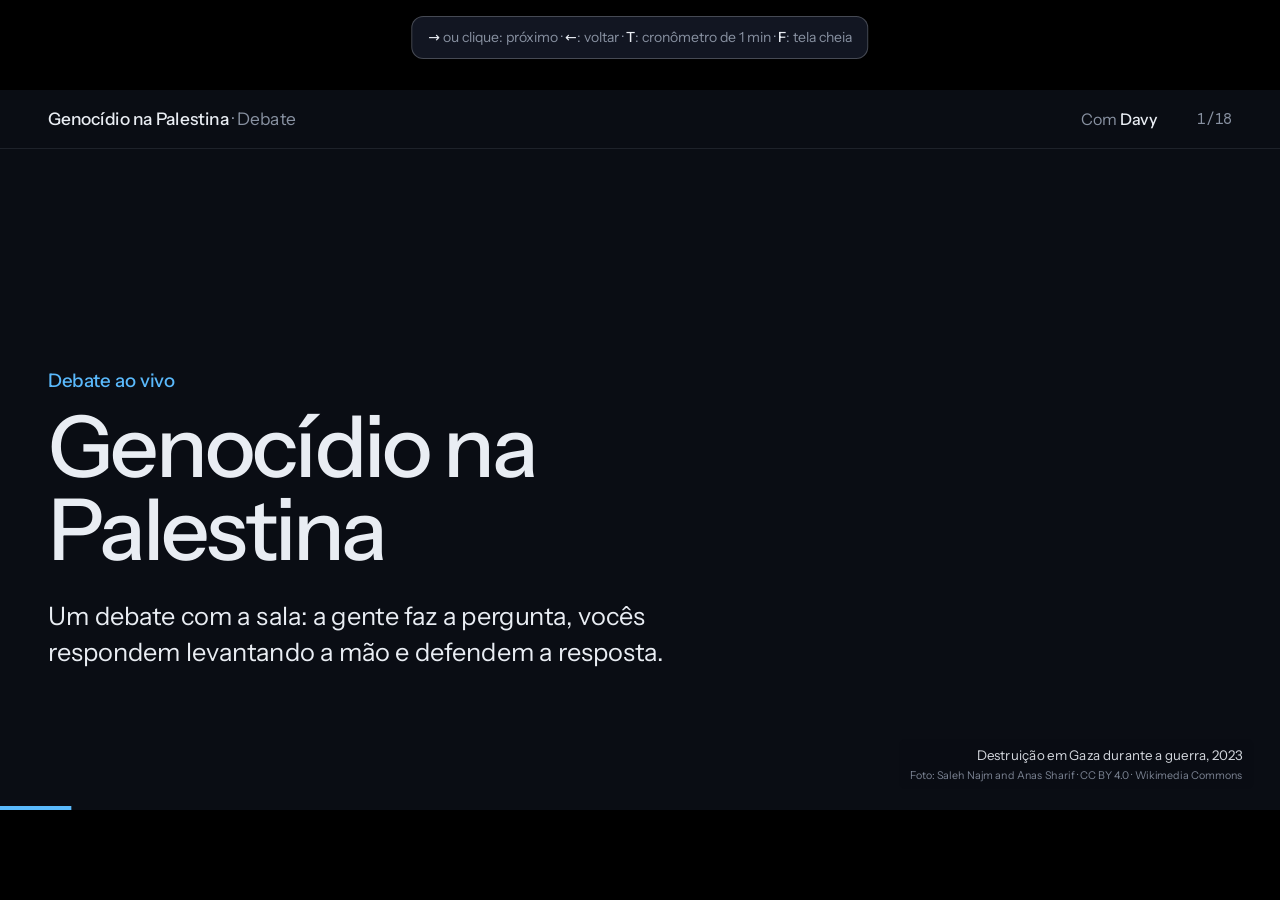
==== apresentacao.html @ 1b776ff7 "Plano B sem celular: versão só slides com fotos - apresentacao.html: mesmos slides, sem QR Code, per" ====
<!DOCTYPE html>
<html lang="pt-BR">
<head>
<meta charset="utf-8">
<meta name="viewport" content="width=device-width, initial-scale=1">
<meta name="theme-color" content="#0a0d14">
<title>Apresentação · Genocídio na Palestina</title>
<link rel="stylesheet" href="css/base.css">
<style>
  /* Versão sem celular: só slides, com fotos. Funciona com teclado, clique ou toque. */
  html, body { height: 100%; overflow: hidden; background: #000; }
  #wrap { position: fixed; inset: 0; overflow: hidden; }
  #stage { width: 1920px; height: 1080px; position: absolute; left: 50%; top: 50%; overflow: hidden; transform-origin: center center; transform: translate(-50%, -50%) scale(.5); background: var(--bg); }

  #top { position: absolute; left: 0; right: 0; top: 0; height: 88px; display: flex; align-items: center; gap: 24px; padding: 0 72px; border-bottom: 1px solid var(--line); background: var(--bg); z-index: 2; }
  #top .show { font-family: var(--head); font-weight: 500; font-size: 26px; letter-spacing: -.01em; }
  #top .show span { color: var(--muted); font-weight: 400; }
  #top .sp { flex: 1; }
  #top .who { color: var(--muted); font-size: 24px; }
  #top .who b { color: var(--text); font-weight: 500; }
  #top .count { font-family: var(--font-mono); color: var(--muted); font-size: 22px; min-width: 88px; text-align: right; }
  #bar { position: absolute; left: 0; bottom: 0; height: 6px; background: var(--action); transition: width 400ms var(--ease); z-index: 2; }

  #slide { position: absolute; left: 0; right: 0; top: 88px; bottom: 0; }
  .content { position: absolute; left: 72px; top: 0; bottom: 0; right: 72px; padding: 64px 0 56px; display: flex; flex-direction: column; z-index: 1; }
  .kicker { font-family: var(--head); color: var(--action); font-weight: 500; font-size: 28px; letter-spacing: -.005em; }
  h1 { font-size: 84px; line-height: 1.04; margin: 16px 0 40px; letter-spacing: var(--display-tracking); }
  .body { font-size: 30px; line-height: 1.45; flex: 1; min-height: 0; }

  /* foto do lado (slides de conteúdo) */
  .side .content { right: 736px; }
  .side .ph { position: absolute; right: 72px; top: 64px; bottom: 56px; width: 616px; display: flex; flex-direction: column; gap: 14px; }
  .side .ph .img { flex: 1; min-height: 0; border-radius: var(--r-lg); overflow: hidden; background: var(--panel); border: 1px solid var(--line); }
  .side .ph img { width: 100%; height: 100%; object-fit: cover; display: block; }
  .side .ph.map .img { background: #cfe8f7; }
  .side .ph.map img { object-fit: contain; }
  .ph figcaption { font-size: 22px; line-height: 1.4; color: var(--text); opacity: .9; }
  .ph figcaption small { display: block; color: var(--muted); font-size: 17px; margin-top: 4px; }
  .side h1 { font-size: 72px; }
  .side .cards.c4 { grid-template-columns: repeat(2, 1fr); }
  .side .cards.c5 { grid-template-columns: repeat(3, 1fr); }

  /* foto grande (capa, pergunta central e rodadas) */
  .hero .ph { position: absolute; right: 0; top: 0; bottom: 0; width: 52%; margin: 0; }
  .hero .ph img { width: 100%; height: 100%; object-fit: cover; display: block; }
  .hero .ph::before { content: ''; position: absolute; inset: 0; background: linear-gradient(90deg, var(--bg) 0%, rgba(10,13,20,.7) 22%, rgba(10,13,20,0) 55%); z-index: 1; }
  .hero .ph figcaption { position: absolute; right: 40px; bottom: 32px; max-width: 640px; text-align: right; z-index: 1; background: rgba(10,13,20,.72); padding: 10px 16px; border-radius: var(--r-sm); font-size: 20px; }
  .hero .ph figcaption small { font-size: 16px; }
  .hero .content { right: 46%; }
  .hero h1 { font-size: 92px; }
  .hero.cover h1 { font-size: 128px; line-height: .98; letter-spacing: -.036em; }

  .lead { font-size: 38px; color: var(--text); line-height: 1.4; margin: 0 0 24px; }
  .rule { margin-top: 32px; font-size: 30px; padding: 20px 28px; border-left: 4px solid var(--action); background: var(--panel); border-radius: 0 var(--r-md) var(--r-md) 0; line-height: 1.4; }
  .note { margin-top: 24px; font-size: 24px; color: var(--muted); line-height: 1.45; }
  .src { color: var(--muted); font-size: 22px; margin: 12px 0 28px; }
  .cards { display: grid; gap: 24px; }
  .cards.c2 { grid-template-columns: repeat(2, 1fr); }
  .cards.c3 { grid-template-columns: repeat(3, 1fr); }
  .cards.c4 { grid-template-columns: repeat(4, 1fr); }
  .cards.c5 { grid-template-columns: repeat(5, 1fr); }
  .card { background: var(--panel); border: 1px solid var(--line); border-radius: var(--r-lg); padding: 28px; }
  .card h3 { margin: 8px 0 10px; font-size: 30px; line-height: 1.15; }
  .card p { margin: 0; color: var(--text); opacity: .86; font-size: 24px; line-height: 1.42; }
  .card .big { font-family: var(--font-mono); font-size: 28px; color: var(--action); }
  .card.stat .num { font-family: var(--head); font-weight: 500; font-size: 60px; white-space: nowrap; letter-spacing: -.03em; line-height: 1; font-variant-numeric: tabular-nums; }
  .cards.small .card { padding: 18px; }
  .cards.small .card b { font-family: var(--font-mono); font-weight: 500; font-size: 30px; color: var(--action); display: block; margin-bottom: 6px; }
  .cards.small .card p { font-size: 23px; }
  blockquote { margin: 0; font-size: 38px; line-height: 1.3; font-family: var(--head); font-weight: 500; letter-spacing: -.015em; padding-left: 32px; border-left: 4px solid var(--action); }
  .timeline { list-style: none; padding: 0; margin: 0; display: grid; }
  .timeline li { display: grid; grid-template-columns: 140px 1fr; gap: 28px; align-items: baseline; padding: 12px 0; border-bottom: 1px solid var(--line); }
  .timeline li:first-child { border-top: 1px solid var(--line); }
  .timeline b { font-family: var(--font-mono); font-weight: 500; font-size: 30px; color: var(--action); }
  .timeline span { font-size: 27px; color: var(--text); }
  .points { margin: 0; padding: 0; list-style: none; display: grid; gap: 14px; }
  .points li { font-size: 27px; padding: 16px 24px; background: var(--panel); border: 1px solid var(--line); border-radius: var(--r-md); line-height: 1.4; }
  .points li b { font-weight: 600; }
  .sources { margin-top: 28px; font-size: 21px; color: var(--muted); line-height: 1.55; }

  /* pergunta: a sala responde levantando a mão */
  .opts { display: grid; gap: 14px; margin: 8px 0 0; }
  .opt { display: flex; align-items: center; gap: 24px; background: var(--panel); border: 1px solid var(--line-strong); border-radius: var(--r-md); padding: 18px 28px; font-size: 38px; font-weight: 500; }
  .opt b { font-family: var(--font-mono); font-weight: 500; color: var(--action); font-size: 30px; width: 40px; }
  .hand { font-size: 30px; color: var(--muted); margin: 0 0 18px; }
  .hand strong { color: var(--text); font-weight: 600; }
  .steps { display: flex; gap: 10px; flex-wrap: wrap; margin-top: 28px; }
  .steps span { font-size: 22px; color: var(--muted); background: var(--bg2); border: 1px solid var(--line); border-radius: var(--r-sm); padding: 8px 14px; }
  .steps span i { font-style: normal; font-family: var(--font-mono); color: var(--action); margin-right: 8px; }
  .center .content { justify-content: center; }
  .center h1 { font-size: 104px; max-width: 1500px; }
  .center .opts { max-width: 1100px; }

  .credits { display: grid; grid-template-columns: 1fr 1fr; gap: 12px 48px; font-size: 19px; line-height: 1.45; color: var(--muted); }
  .credits b { color: var(--text); font-weight: 500; }

  /* entrada do slide */
  #slide.enter .content > * { animation: s-in 520ms var(--ease-enter) both; }
  #slide.enter .content > :nth-child(2) { animation-delay: 60ms; }
  #slide.enter .content > :nth-child(3) { animation-delay: 140ms; }
  #slide.enter .ph { animation: s-fade 700ms var(--ease-enter) both; }
  @keyframes s-in { from { transform: translateY(18px); opacity: 0; } }
  @keyframes s-fade { from { opacity: 0; } }
  @media (prefers-reduced-motion: reduce) { #slide.enter * { animation: none !important; } }

  /* cronômetro (tecla T) */
  #timer { position: absolute; left: 72px; bottom: 40px; z-index: 4; display: none; align-items: center; gap: 16px; background: var(--live); color: #fff; border-radius: var(--r-md); padding: 12px 28px; box-shadow: 0 18px 40px rgba(0,0,0,.5); }
  #timer.on { display: flex; }
  #timer .t { font-family: var(--font-mono); font-size: 64px; font-weight: 500; line-height: 1; }
  #timer .l { font-size: 22px; opacity: .9; }
  #timer.done { background: var(--text); color: var(--bg); }

  /* controles (aparecem quando mexe o mouse) */
  #ctl { position: fixed; right: 16px; bottom: 16px; z-index: 10; display: flex; gap: 8px; opacity: 0; transition: opacity 200ms var(--ease); }
  #ctl.show, #ctl:focus-within { opacity: 1; }
  #ctl button { min-height: 44px; min-width: 44px; padding: 0 14px; border-radius: var(--r-btn); background: rgba(19,24,36,.92); color: var(--text); border: 1px solid var(--line-strong); font-size: 15px; font-weight: 500; }
  #help { position: fixed; left: 50%; top: 16px; transform: translateX(-50%); z-index: 10; background: rgba(19,24,36,.95); border: 1px solid var(--line-strong); border-radius: var(--r-md); padding: 10px 16px; font-size: 14px; color: var(--muted); transition: opacity 400ms var(--ease); }
  #help b { color: var(--text); font-weight: 500; }
  #help.hide { opacity: 0; pointer-events: none; }
</style>
</head>
<body>
<div id="wrap">
  <div id="stage">
    <div id="top">
      <div class="show">Genocídio na Palestina <span>· Debate</span></div>
      <div class="sp"></div>
      <div class="who" id="who"></div>
      <div class="count" id="count"></div>
    </div>
    <div id="slide"></div>
    <div id="timer" role="timer" aria-live="off"><span class="l">Tempo</span><span class="t" id="tt">1:00</span></div>
    <div id="bar"></div>
  </div>
</div>
<div id="ctl">
  <button type="button" id="bPrev" aria-label="Slide anterior">&larr;</button>
  <button type="button" id="bNext" aria-label="Próximo slide">&rarr;</button>
  <button type="button" id="bTimer">Cronômetro 1 min</button>
  <button type="button" id="bFs">Tela cheia</button>
</div>
<div id="help"><b>&rarr;</b> ou clique: próximo · <b>&larr;</b>: voltar · <b>T</b>: cronômetro de 1 min · <b>F</b>: tela cheia</div>

<script src="js/slides.js"></script>
<script src="js/fotos.js"></script>
<script>
(function () {
  const $ = id => document.getElementById(id);
  const esc = s => String(s == null ? '' : s).replace(/[&<>"']/g, c => ({ '&': '&amp;', '<': '&lt;', '>': '&gt;', '"': '&quot;', "'": '&#39;' }[c]));
  const L = 'ABCDE';

  // Versão sem celular: sem o slide do QR Code, e as perguntas viram "levante a mão".
  const OVR = {
    capa: { body: '<p class="lead">Um debate com a sala: a gente faz a pergunta, vocês respondem levantando a mão e defendem a resposta.</p>' },
    regras: { body: `
      <div class="cards c4">
        <div class="card"><div class="big">01</div><h3>Pergunta</h3><p>A Evilayne faz uma pergunta pra sala.</p></div>
        <div class="card"><div class="big">02</div><h3>Mão levantada</h3><p>Vocês respondem levantando a mão em cada opção.</p></div>
        <div class="card"><div class="big">03</div><h3>1 de cada lado</h3><p>A Evilayne escolhe uma pessoa de cada lado pra defender a resposta.</p></div>
        <div class="card"><div class="big">04</div><h3>1 minuto</h3><p>Cada um fala 1 minuto, com o cronômetro aqui na tela.</p></div>
      </div>
      <p class="rule">Regra de ouro: <b>critique ideias, não pessoas.</b></p>` },
  };
  const LIST = SLIDES.filter(s => s.layout !== 'qr').map(s => Object.assign({}, s, OVR[s.id] || {}));
  LIST.push({ id: 'creditos', layout: 'credits', kicker: 'Créditos', title: 'Fotos usadas', speaker: '' });

  function photo(id, cls) {
    const f = (window.FOTOS || {})[id]; if (!f) return '';
    return `<figure class="ph ${cls || ''}"><div class="img"><img src="${esc(f.src)}" alt="${esc(f.cap)}" loading="eager" decoding="async" onerror="this.style.visibility='hidden'"></div>
      <figcaption>${esc(f.cap)}<small>Foto: <bdi>${esc(f.credit.split(' · ')[0])}</bdi> · ${esc(f.credit.split(' · ')[1] || '')} · Wikimedia Commons</small></figcaption></figure>`;
  }
  const heroPhoto = id => { const f = (window.FOTOS || {})[id]; if (!f) return '';
    return `<figure class="ph"><img src="${esc(f.src)}" alt="${esc(f.cap)}" decoding="async" onerror="this.style.visibility='hidden'">
      <figcaption>${esc(f.cap)}<small>Foto: <bdi>${esc(f.credit.split(' · ')[0])}</bdi> · ${esc(f.credit.split(' · ')[1] || '')} · Wikimedia Commons</small></figcaption></figure>`; };

  function questionBody(sl) {
    const round = sl.warmup && sl.warmup.length;
    const opts = `<div class="opts">${sl.poll.options.map((o, i) => `<div class="opt"><b>${L[i]}</b>${esc(o)}</div>`).join('')}</div>`;
    let hand = '<p class="hand"><strong>Levante a mão</strong> quando a Evilayne falar a sua resposta.</p>';
    let after = '';
    if (round) after = `<div class="steps"><span><i>1</i>${esc(sl.warmup[0].name)} explica a situação</span><span><i>2</i>Mão levantada</span><span><i>3</i>1 de cada lado defende (1 min)</span><span><i>4</i>${esc(sl.warmup[1].name)} responde</span></div>`;
    else if (sl.final) after = '<p class="rule">Alguém <b>mudou de ideia</b> desde o começo? Levanta a mão e conta por quê.</p>';
    else after = '<p class="note">Guardem essa resposta: no final a gente pergunta de novo.</p>';
    return hand + opts + after;
  }

  function html(sl) {
    const k = `<div class="kicker">${esc(sl.kicker || '')}</div>`;
    const t = `<h1>${esc(sl.title)}</h1>`;
    const F = window.FOTOS || {};
    if (sl.layout === 'credits') {
      const items = Object.values(F).map(f => `<div><b>${esc(f.cap)}</b><br><bdi>${esc(f.credit.split(' · ')[0])}</bdi> · ${esc(f.credit.split(' · ')[1] || '')}</div>`).join('');
      return { cls: '', inner: `<div class="content">${k}${t}<div class="body"><div class="credits">${items}</div><p class="note">Todas as fotos são do Wikimedia Commons, com licença livre.</p></div></div>` };
    }
    if (sl.layout === 'question') {
      const hero = F[sl.id];
      return { cls: hero ? 'hero' : 'center', inner: (hero ? heroPhoto(sl.id) : '') + `<div class="content">${k}${t}<div class="body">${questionBody(sl)}</div></div>` };
    }
    if (sl.layout === 'cover' || sl.id === 'central') {
      return { cls: 'hero' + (sl.layout === 'cover' ? ' cover' : ''), inner: heroPhoto(sl.id) + `<div class="content" style="justify-content:${sl.layout === 'cover' ? 'center' : 'flex-start'}">${k}${t}<div class="body" style="flex:0">${sl.body || ''}</div></div>` };
    }
    if (F[sl.id]) return { cls: 'side', inner: photo(sl.id, sl.id === 'onde' ? 'map' : '') + `<div class="content">${k}${t}<div class="body">${sl.body || ''}</div></div>` };
    return { cls: '', inner: `<div class="content">${k}${t}<div class="body">${sl.body || ''}</div></div>` };
  }

  /* ---- navegação ---- */
  let cur = Math.max(0, Math.min(LIST.length - 1, (parseInt(location.hash.slice(1), 10) || 1) - 1));
  const slideEl = $('slide');
  function show(n, anim) {
    cur = Math.max(0, Math.min(LIST.length - 1, n));
    const sl = LIST[cur]; const h = html(sl);
    slideEl.className = h.cls;
    slideEl.innerHTML = h.inner;
    if (anim) { slideEl.classList.add('enter'); }
    $('who').innerHTML = sl.speaker ? `Com <b>${esc(sl.speaker)}</b>` : '';
    $('count').textContent = `${cur + 1}/${LIST.length}`;
    $('bar').style.width = ((cur + 1) / LIST.length * 100) + '%';
    try { history.replaceState(null, '', '#' + (cur + 1)); } catch {}
  }
  const next = () => { if (cur < LIST.length - 1) show(cur + 1, true); };
  const prev = () => { if (cur > 0) show(cur - 1, true); };
  addEventListener('keydown', e => {
    if (e.ctrlKey || e.metaKey || e.altKey) return;
    const k = e.key;
    if (['ArrowRight', 'PageDown', ' ', 'Enter'].includes(k)) { e.preventDefault(); next(); }
    else if (['ArrowLeft', 'PageUp', 'Backspace'].includes(k)) { e.preventDefault(); prev(); }
    else if (k === 'Home') show(0, true);
    else if (k === 'End') show(LIST.length - 1, true);
    else if (k === 't' || k === 'T') toggleTimer();
    else if (k === 'f' || k === 'F') fullscreen();
  });
  // clique: metade direita avança, metade esquerda volta
  $('wrap').addEventListener('click', e => { if (e.clientX > innerWidth / 2) next(); else prev(); });
  let tx = null;
  $('wrap').addEventListener('touchstart', e => { tx = e.touches[0].clientX; }, { passive: true });
  $('wrap').addEventListener('touchend', e => { if (tx == null) return; const dx = e.changedTouches[0].clientX - tx; if (Math.abs(dx) > 50) { dx < 0 ? next() : prev(); } tx = null; });
  $('bPrev').onclick = e => { e.stopPropagation(); prev(); };
  $('bNext').onclick = e => { e.stopPropagation(); next(); };
  $('bTimer').onclick = e => { e.stopPropagation(); toggleTimer(); };
  $('bFs').onclick = e => { e.stopPropagation(); fullscreen(); };
  function fullscreen() {
    try { if (!document.fullscreenElement) document.documentElement.requestFullscreen(); else document.exitFullscreen(); } catch {}
  }
  let hideT = null;
  addEventListener('mousemove', () => { $('ctl').classList.add('show'); clearTimeout(hideT); hideT = setTimeout(() => $('ctl').classList.remove('show'), 2200); });
  setTimeout(() => $('help').classList.add('hide'), 6000);

  /* ---- cronômetro de 1 minuto ---- */
  let tEnd = 0, tInt = null;
  function toggleTimer() {
    const el = $('timer');
    if (el.classList.contains('on')) { el.classList.remove('on', 'done'); clearInterval(tInt); return; }
    tEnd = Date.now() + 60000; el.classList.add('on'); el.classList.remove('done');
    const tick = () => {
      const left = Math.max(0, Math.ceil((tEnd - Date.now()) / 1000));
      $('tt').textContent = Math.floor(left / 60) + ':' + String(left % 60).padStart(2, '0');
      if (!left) { el.classList.add('done'); $('tt').textContent = 'Tempo!'; clearInterval(tInt); }
    };
    clearInterval(tInt); tick(); tInt = setInterval(tick, 250);
  }

  /* ---- escala 1920x1080 na tela ---- */
  const stage = $('stage');
  function fit() { const s = Math.min(innerWidth / 1920, innerHeight / 1080); stage.style.transform = `translate(-50%, -50%) scale(${s})`; }
  addEventListener('resize', fit); fit();
  show(cur, false);
  // baixa todas as fotos logo de cara, pra nenhum slide abrir vazio
  window.addEventListener('load', () => Object.values(window.FOTOS || {}).forEach(f => { const i = new Image(); i.src = f.src; }));
})();
</script>
</body>
</html>
---- css/base.css ----
/* Sistema visual (tasteskill 2.5, sorteio: palette blue-black-cornflower, type instrument, radius soft).
   Fundo quase preto porque o projetor da sala lava cores claras; um único azul de ação, calmo e
   sem cor de "lado" no conflito. O vermelho é só sinal de transmissão ao vivo. */
/* Fontes embutidas (licença OFL, em fonts/): funcionam mesmo se a rede da escola bloquear o Google Fonts */
@font-face { font-family: "Instrument Sans"; font-style: normal; font-display: swap; font-weight: 400 700;
  src: url(../fonts/instrument-sans-latin-wght-normal.woff2) format("woff2-variations");
  unicode-range: U+0000-00FF,U+0131,U+0152-0153,U+02BB-02BC,U+02C6,U+02DA,U+02DC,U+0304,U+0308,U+0329,U+2000-206F,U+20AC,U+2122,U+2191,U+2193,U+2212,U+2215,U+FEFF,U+FFFD; }
@font-face { font-family: "Instrument Sans"; font-style: normal; font-display: swap; font-weight: 400 700;
  src: url(../fonts/instrument-sans-latin-ext-wght-normal.woff2) format("woff2-variations");
  unicode-range: U+0100-02BA,U+02BD-02C5,U+02C7-02CC,U+02CE-02D7,U+02DD-02FF,U+0304,U+0308,U+0329,U+1D00-1DBF,U+1E00-1E9F,U+1EF2-1EFF,U+2020,U+20A0-20AB,U+20AD-20C0,U+2113,U+2C60-2C7F,U+A720-A7FF; }
@font-face { font-family: "DM Mono"; font-style: normal; font-display: swap; font-weight: 400; src: url(../fonts/dm-mono-latin-400-normal.woff2) format("woff2"); }
@font-face { font-family: "DM Mono"; font-style: normal; font-display: swap; font-weight: 500; src: url(../fonts/dm-mono-latin-500-normal.woff2) format("woff2"); }

:root {
  /* paleta sorteada */
  --p-bg: #0a0d14; --p-surface: #131824; --p-ink: #e9edf3; --p-muted: #8891a1;
  --p-action: #5ab9fc; --p-action-ink: #0a0d14;

  /* nomes usados pelas telas */
  --bg: var(--p-bg);
  --bg2: #0f131d;
  --panel: var(--p-surface);
  --panel2: #1a2030;
  --line: rgba(233, 237, 243, .13);
  --line-strong: rgba(233, 237, 243, .24);
  --text: var(--p-ink);
  --muted: var(--p-muted);
  --action: var(--p-action);
  --action-ink: var(--p-action-ink);
  --accent: var(--p-action);
  --blue: var(--p-action);
  --live: #f0414f;          /* só o sinal "ao vivo" e o "com a palavra" */
  --green: #3cc98a;         /* só estado: conectado */
  --red: #ff6b76;           /* só erro */
  --neutral-fill: #2a3244;  /* barras que não lideram */

  --font-display: "Instrument Sans", system-ui, sans-serif;
  --font-text: "Instrument Sans", system-ui, sans-serif;
  --font-mono: "DM Mono", ui-monospace, "SFMono-Regular", Menlo, Consolas, monospace;
  --head: var(--font-display);
  --body: var(--font-text);
  --display-weight: 500;
  --display-tracking: -0.028em;

  --r-sm: 8px; --r-md: 12px; --r-lg: 20px; --r-btn: 12px;
  --radius: var(--r-lg);

  /* movimento (motion.md) */
  --ease: cubic-bezier(.2, .8, .2, 1);
  --ease-enter: cubic-bezier(.22, 1, .36, 1);
  --m-in: 150ms; --m-out: 120ms; --m-press: 90ms;
}

* { box-sizing: border-box; }
html, body { margin: 0; padding: 0; }
body {
  background: var(--bg); color: var(--text); font-family: var(--body);
  font-size: 16px; line-height: 1.5; -webkit-font-smoothing: antialiased;
}
h1, h2, h3 { font-family: var(--head); font-weight: var(--display-weight); letter-spacing: var(--display-tracking); }
button { font: inherit; cursor: pointer; border: 0; color: inherit; }
input { font: inherit; }
.num, .mono { font-family: var(--font-mono); font-variant-numeric: tabular-nums; letter-spacing: 0; }

/* foco: anel de 2px na cor de ação, sem animação */
:focus-visible { outline: 2px solid var(--action); outline-offset: 2px; }
button:focus:not(:focus-visible) { outline: none; }

/* camada de hover e clique (motion.md): sobe 1px, afunda ao clicar */
button, .btn, a.btn {
  transition: transform var(--m-out) var(--ease), background-color var(--m-out) var(--ease),
              border-color var(--m-out) var(--ease), color var(--m-out) var(--ease);
}
@media (hover: hover) and (pointer: fine) {
  button:not(:disabled):hover { transform: translateY(-1px); transition-duration: var(--m-in); }
}
button:not(:disabled):active { transform: translateY(1px) scale(.985); transition-duration: var(--m-press); }

/* sinal de transmissão: ponto parado, um anel cresce e some (2,4 s) */
.live-badge {
  display: inline-flex; align-items: center; gap: .5em;
  background: var(--live); color: #fff; font-family: var(--head); font-weight: 500;
  padding: .3em .75em; border-radius: var(--r-sm); letter-spacing: 0;
}
.live-badge::before {
  content: ''; width: .5em; height: .5em; border-radius: 50%; background: #fff; flex: none;
  box-shadow: 0 0 0 0 rgba(255, 255, 255, .7); animation: live-ring 2.4s linear infinite;
}
@keyframes live-ring {
  0% { box-shadow: 0 0 0 0 rgba(255, 255, 255, .6); }
  70%, 100% { box-shadow: 0 0 0 .5em rgba(255, 255, 255, 0); }
}

.dot { width: 10px; height: 10px; border-radius: 50%; background: #586074; display: inline-block; }
.dot.on { background: var(--green); }
.dot.off { background: var(--red); }

/* tela de senha */
.gate { position: fixed; inset: 0; z-index: 100; display: grid; place-items: center; background: var(--bg); padding: 24px; }
.gate form { background: var(--panel); border: 1px solid var(--line); border-radius: var(--r-lg); padding: 32px; width: min(420px, 100%); }
.gate h1 { margin: 16px 0 8px; font-size: 28px; line-height: 1.15; }
.gate p { color: var(--muted); margin: 0 0 24px; line-height: 1.55; }
.gate label { display: block; font-size: 14px; font-weight: 500; margin-bottom: 8px; }
.gate input { width: 100%; height: 48px; padding: 0 16px; border-radius: var(--r-sm); border: 1px solid var(--line-strong); background: var(--bg2); color: var(--text); font-size: 20px; letter-spacing: .2em; font-family: var(--font-mono); }
.gate input:focus { outline: none; border-color: var(--action); box-shadow: 0 0 0 3px rgba(90, 185, 252, .25); }
.gate button { margin-top: 16px; width: 100%; height: 48px; border-radius: var(--r-btn); background: var(--action); color: var(--action-ink); font-weight: 500; font-size: 16px; }
.gate .err { color: var(--red); min-height: 1.4em; margin-top: 12px; font-size: 14px; }

@media (prefers-reduced-motion: reduce) {
  *, *::before, *::after { animation-duration: .01ms !important; animation-iteration-count: 1 !important; transition-duration: .01ms !important; }
  button:not(:disabled):hover, button:not(:disabled):active { transform: none; }
}
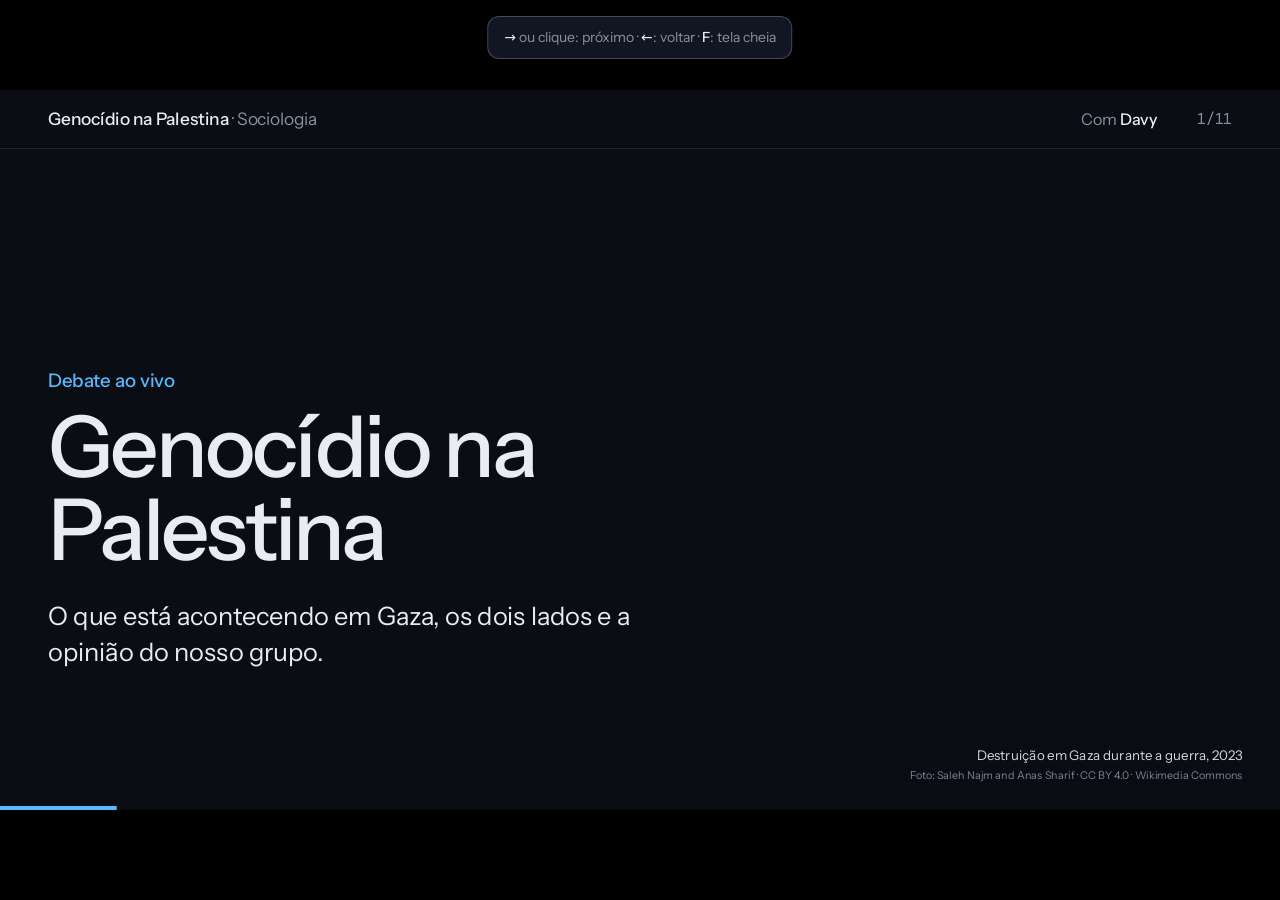
==== commit c6c78a7e: "Versão sem celular vira só a apresentação Tira as perguntas, as regras, a pergunta central e o cronô" ====
--- a/apresentacao.html
+++ b/apresentacao.html
@@ -40,14 +40,13 @@
   .side .cards.c4 { grid-template-columns: repeat(2, 1fr); }
   .side .cards.c5 { grid-template-columns: repeat(3, 1fr); }
 
-  /* foto grande (capa, pergunta central e rodadas) */
+  /* foto grande (capa) */
   .hero .ph { position: absolute; right: 0; top: 0; bottom: 0; width: 52%; margin: 0; }
   .hero .ph img { width: 100%; height: 100%; object-fit: cover; display: block; }
   .hero .ph::before { content: ''; position: absolute; inset: 0; background: linear-gradient(90deg, var(--bg) 0%, rgba(10,13,20,.7) 22%, rgba(10,13,20,0) 55%); z-index: 1; }
   .hero .ph figcaption { position: absolute; right: 40px; bottom: 32px; max-width: 640px; text-align: right; z-index: 1; background: rgba(10,13,20,.72); padding: 10px 16px; border-radius: var(--r-sm); font-size: 20px; }
   .hero .ph figcaption small { font-size: 16px; }
   .hero .content { right: 46%; }
-  .hero h1 { font-size: 92px; }
   .hero.cover h1 { font-size: 128px; line-height: .98; letter-spacing: -.036em; }
 
   .lead { font-size: 38px; color: var(--text); line-height: 1.4; margin: 0 0 24px; }
@@ -78,19 +77,6 @@
   .points li b { font-weight: 600; }
   .sources { margin-top: 28px; font-size: 21px; color: var(--muted); line-height: 1.55; }
 
-  /* pergunta: a sala responde levantando a mão */
-  .opts { display: grid; gap: 14px; margin: 8px 0 0; }
-  .opt { display: flex; align-items: center; gap: 24px; background: var(--panel); border: 1px solid var(--line-strong); border-radius: var(--r-md); padding: 18px 28px; font-size: 38px; font-weight: 500; }
-  .opt b { font-family: var(--font-mono); font-weight: 500; color: var(--action); font-size: 30px; width: 40px; }
-  .hand { font-size: 30px; color: var(--muted); margin: 0 0 18px; }
-  .hand strong { color: var(--text); font-weight: 600; }
-  .steps { display: flex; gap: 10px; flex-wrap: wrap; margin-top: 28px; }
-  .steps span { font-size: 22px; color: var(--muted); background: var(--bg2); border: 1px solid var(--line); border-radius: var(--r-sm); padding: 8px 14px; }
-  .steps span i { font-style: normal; font-family: var(--font-mono); color: var(--action); margin-right: 8px; }
-  .center .content { justify-content: center; }
-  .center h1 { font-size: 104px; max-width: 1500px; }
-  .center .opts { max-width: 1100px; }
-
   .credits { display: grid; grid-template-columns: 1fr 1fr; gap: 12px 48px; font-size: 19px; line-height: 1.45; color: var(--muted); }
   .credits b { color: var(--text); font-weight: 500; }
 
@@ -102,13 +88,6 @@
   @keyframes s-in { from { transform: translateY(18px); opacity: 0; } }
   @keyframes s-fade { from { opacity: 0; } }
   @media (prefers-reduced-motion: reduce) { #slide.enter * { animation: none !important; } }
-
-  /* cronômetro (tecla T) */
-  #timer { position: absolute; left: 72px; bottom: 40px; z-index: 4; display: none; align-items: center; gap: 16px; background: var(--live); color: #fff; border-radius: var(--r-md); padding: 12px 28px; box-shadow: 0 18px 40px rgba(0,0,0,.5); }
-  #timer.on { display: flex; }
-  #timer .t { font-family: var(--font-mono); font-size: 64px; font-weight: 500; line-height: 1; }
-  #timer .l { font-size: 22px; opacity: .9; }
-  #timer.done { background: var(--text); color: var(--bg); }
 
   /* controles (aparecem quando mexe o mouse) */
   #ctl { position: fixed; right: 16px; bottom: 16px; z-index: 10; display: flex; gap: 8px; opacity: 0; transition: opacity 200ms var(--ease); }
@@ -123,23 +102,21 @@
 <div id="wrap">
   <div id="stage">
     <div id="top">
-      <div class="show">Genocídio na Palestina <span>· Debate</span></div>
+      <div class="show">Genocídio na Palestina <span>· Sociologia</span></div>
       <div class="sp"></div>
       <div class="who" id="who"></div>
       <div class="count" id="count"></div>
     </div>
     <div id="slide"></div>
-    <div id="timer" role="timer" aria-live="off"><span class="l">Tempo</span><span class="t" id="tt">1:00</span></div>
     <div id="bar"></div>
   </div>
 </div>
 <div id="ctl">
   <button type="button" id="bPrev" aria-label="Slide anterior">&larr;</button>
   <button type="button" id="bNext" aria-label="Próximo slide">&rarr;</button>
-  <button type="button" id="bTimer">Cronômetro 1 min</button>
   <button type="button" id="bFs">Tela cheia</button>
 </div>
-<div id="help"><b>&rarr;</b> ou clique: próximo · <b>&larr;</b>: voltar · <b>T</b>: cronômetro de 1 min · <b>F</b>: tela cheia</div>
+<div id="help"><b>&rarr;</b> ou clique: próximo · <b>&larr;</b>: voltar · <b>F</b>: tela cheia</div>
 
 <script src="js/slides.js"></script>
 <script src="js/fotos.js"></script>
@@ -147,21 +124,14 @@
 (function () {
   const $ = id => document.getElementById(id);
   const esc = s => String(s == null ? '' : s).replace(/[&<>"']/g, c => ({ '&': '&amp;', '<': '&lt;', '>': '&gt;', '"': '&quot;', "'": '&#39;' }[c]));
-  const L = 'ABCDE';
-
-  // Versão sem celular: sem o slide do QR Code, e as perguntas viram "levante a mão".
+
+  // Versão sem celular: só a apresentação. Sem QR Code, sem as regras e sem as perguntas pra sala.
   const OVR = {
-    capa: { body: '<p class="lead">Um debate com a sala: a gente faz a pergunta, vocês respondem levantando a mão e defendem a resposta.</p>' },
-    regras: { body: `
-      <div class="cards c4">
-        <div class="card"><div class="big">01</div><h3>Pergunta</h3><p>A Evilayne faz uma pergunta pra sala.</p></div>
-        <div class="card"><div class="big">02</div><h3>Mão levantada</h3><p>Vocês respondem levantando a mão em cada opção.</p></div>
-        <div class="card"><div class="big">03</div><h3>1 de cada lado</h3><p>A Evilayne escolhe uma pessoa de cada lado pra defender a resposta.</p></div>
-        <div class="card"><div class="big">04</div><h3>1 minuto</h3><p>Cada um fala 1 minuto, com o cronômetro aqui na tela.</p></div>
-      </div>
-      <p class="rule">Regra de ouro: <b>critique ideias, não pessoas.</b></p>` },
+    capa: { body: '<p class="lead">O que está acontecendo em Gaza, os dois lados e a opinião do nosso grupo.</p>' },
+    fim: { kicker: 'Obrigado!', title: 'Obrigado pela atenção!' },
   };
-  const LIST = SLIDES.filter(s => s.layout !== 'qr').map(s => Object.assign({}, s, OVR[s.id] || {}));
+  const SKIP = ['regras', 'central'];
+  const LIST = SLIDES.filter(s => s.layout !== 'qr' && s.layout !== 'question' && !SKIP.includes(s.id)).map(s => Object.assign({}, s, OVR[s.id] || {}));
   LIST.push({ id: 'creditos', layout: 'credits', kicker: 'Créditos', title: 'Fotos usadas', speaker: '' });
 
   function photo(id, cls) {
@@ -172,32 +142,17 @@
   const heroPhoto = id => { const f = (window.FOTOS || {})[id]; if (!f) return '';
     return `<figure class="ph"><img src="${esc(f.src)}" alt="${esc(f.cap)}" decoding="async" onerror="this.style.visibility='hidden'">
       <figcaption>${esc(f.cap)}<small>Foto: <bdi>${esc(f.credit.split(' · ')[0])}</bdi> · ${esc(f.credit.split(' · ')[1] || '')} · Wikimedia Commons</small></figcaption></figure>`; };
-
-  function questionBody(sl) {
-    const round = sl.warmup && sl.warmup.length;
-    const opts = `<div class="opts">${sl.poll.options.map((o, i) => `<div class="opt"><b>${L[i]}</b>${esc(o)}</div>`).join('')}</div>`;
-    let hand = '<p class="hand"><strong>Levante a mão</strong> quando a Evilayne falar a sua resposta.</p>';
-    let after = '';
-    if (round) after = `<div class="steps"><span><i>1</i>${esc(sl.warmup[0].name)} explica a situação</span><span><i>2</i>Mão levantada</span><span><i>3</i>1 de cada lado defende (1 min)</span><span><i>4</i>${esc(sl.warmup[1].name)} responde</span></div>`;
-    else if (sl.final) after = '<p class="rule">Alguém <b>mudou de ideia</b> desde o começo? Levanta a mão e conta por quê.</p>';
-    else after = '<p class="note">Guardem essa resposta: no final a gente pergunta de novo.</p>';
-    return hand + opts + after;
-  }
 
   function html(sl) {
     const k = `<div class="kicker">${esc(sl.kicker || '')}</div>`;
     const t = `<h1>${esc(sl.title)}</h1>`;
     const F = window.FOTOS || {};
     if (sl.layout === 'credits') {
-      const items = Object.values(F).map(f => `<div><b>${esc(f.cap)}</b><br><bdi>${esc(f.credit.split(' · ')[0])}</bdi> · ${esc(f.credit.split(' · ')[1] || '')}</div>`).join('');
+      const items = LIST.map(x => F[x.id]).filter(Boolean).map(f => `<div><b>${esc(f.cap)}</b><br><bdi>${esc(f.credit.split(' · ')[0])}</bdi> · ${esc(f.credit.split(' · ')[1] || '')}</div>`).join('');
       return { cls: '', inner: `<div class="content">${k}${t}<div class="body"><div class="credits">${items}</div><p class="note">Todas as fotos são do Wikimedia Commons, com licença livre.</p></div></div>` };
     }
-    if (sl.layout === 'question') {
-      const hero = F[sl.id];
-      return { cls: hero ? 'hero' : 'center', inner: (hero ? heroPhoto(sl.id) : '') + `<div class="content">${k}${t}<div class="body">${questionBody(sl)}</div></div>` };
-    }
-    if (sl.layout === 'cover' || sl.id === 'central') {
-      return { cls: 'hero' + (sl.layout === 'cover' ? ' cover' : ''), inner: heroPhoto(sl.id) + `<div class="content" style="justify-content:${sl.layout === 'cover' ? 'center' : 'flex-start'}">${k}${t}<div class="body" style="flex:0">${sl.body || ''}</div></div>` };
+    if (sl.layout === 'cover') {
+      return { cls: 'hero cover', inner: heroPhoto(sl.id) + `<div class="content" style="justify-content:center">${k}${t}<div class="body" style="flex:0">${sl.body || ''}</div></div>` };
     }
     if (F[sl.id]) return { cls: 'side', inner: photo(sl.id, sl.id === 'onde' ? 'map' : '') + `<div class="content">${k}${t}<div class="body">${sl.body || ''}</div></div>` };
     return { cls: '', inner: `<div class="content">${k}${t}<div class="body">${sl.body || ''}</div></div>` };
@@ -226,7 +181,6 @@
     else if (['ArrowLeft', 'PageUp', 'Backspace'].includes(k)) { e.preventDefault(); prev(); }
     else if (k === 'Home') show(0, true);
     else if (k === 'End') show(LIST.length - 1, true);
-    else if (k === 't' || k === 'T') toggleTimer();
     else if (k === 'f' || k === 'F') fullscreen();
   });
   // clique: metade direita avança, metade esquerda volta
@@ -236,7 +190,6 @@
   $('wrap').addEventListener('touchend', e => { if (tx == null) return; const dx = e.changedTouches[0].clientX - tx; if (Math.abs(dx) > 50) { dx < 0 ? next() : prev(); } tx = null; });
   $('bPrev').onclick = e => { e.stopPropagation(); prev(); };
   $('bNext').onclick = e => { e.stopPropagation(); next(); };
-  $('bTimer').onclick = e => { e.stopPropagation(); toggleTimer(); };
   $('bFs').onclick = e => { e.stopPropagation(); fullscreen(); };
   function fullscreen() {
     try { if (!document.fullscreenElement) document.documentElement.requestFullscreen(); else document.exitFullscreen(); } catch {}
@@ -244,20 +197,6 @@
   let hideT = null;
   addEventListener('mousemove', () => { $('ctl').classList.add('show'); clearTimeout(hideT); hideT = setTimeout(() => $('ctl').classList.remove('show'), 2200); });
   setTimeout(() => $('help').classList.add('hide'), 6000);
-
-  /* ---- cronômetro de 1 minuto ---- */
-  let tEnd = 0, tInt = null;
-  function toggleTimer() {
-    const el = $('timer');
-    if (el.classList.contains('on')) { el.classList.remove('on', 'done'); clearInterval(tInt); return; }
-    tEnd = Date.now() + 60000; el.classList.add('on'); el.classList.remove('done');
-    const tick = () => {
-      const left = Math.max(0, Math.ceil((tEnd - Date.now()) / 1000));
-      $('tt').textContent = Math.floor(left / 60) + ':' + String(left % 60).padStart(2, '0');
-      if (!left) { el.classList.add('done'); $('tt').textContent = 'Tempo!'; clearInterval(tInt); }
-    };
-    clearInterval(tInt); tick(); tInt = setInterval(tick, 250);
-  }
 
   /* ---- escala 1920x1080 na tela ---- */
   const stage = $('stage');
